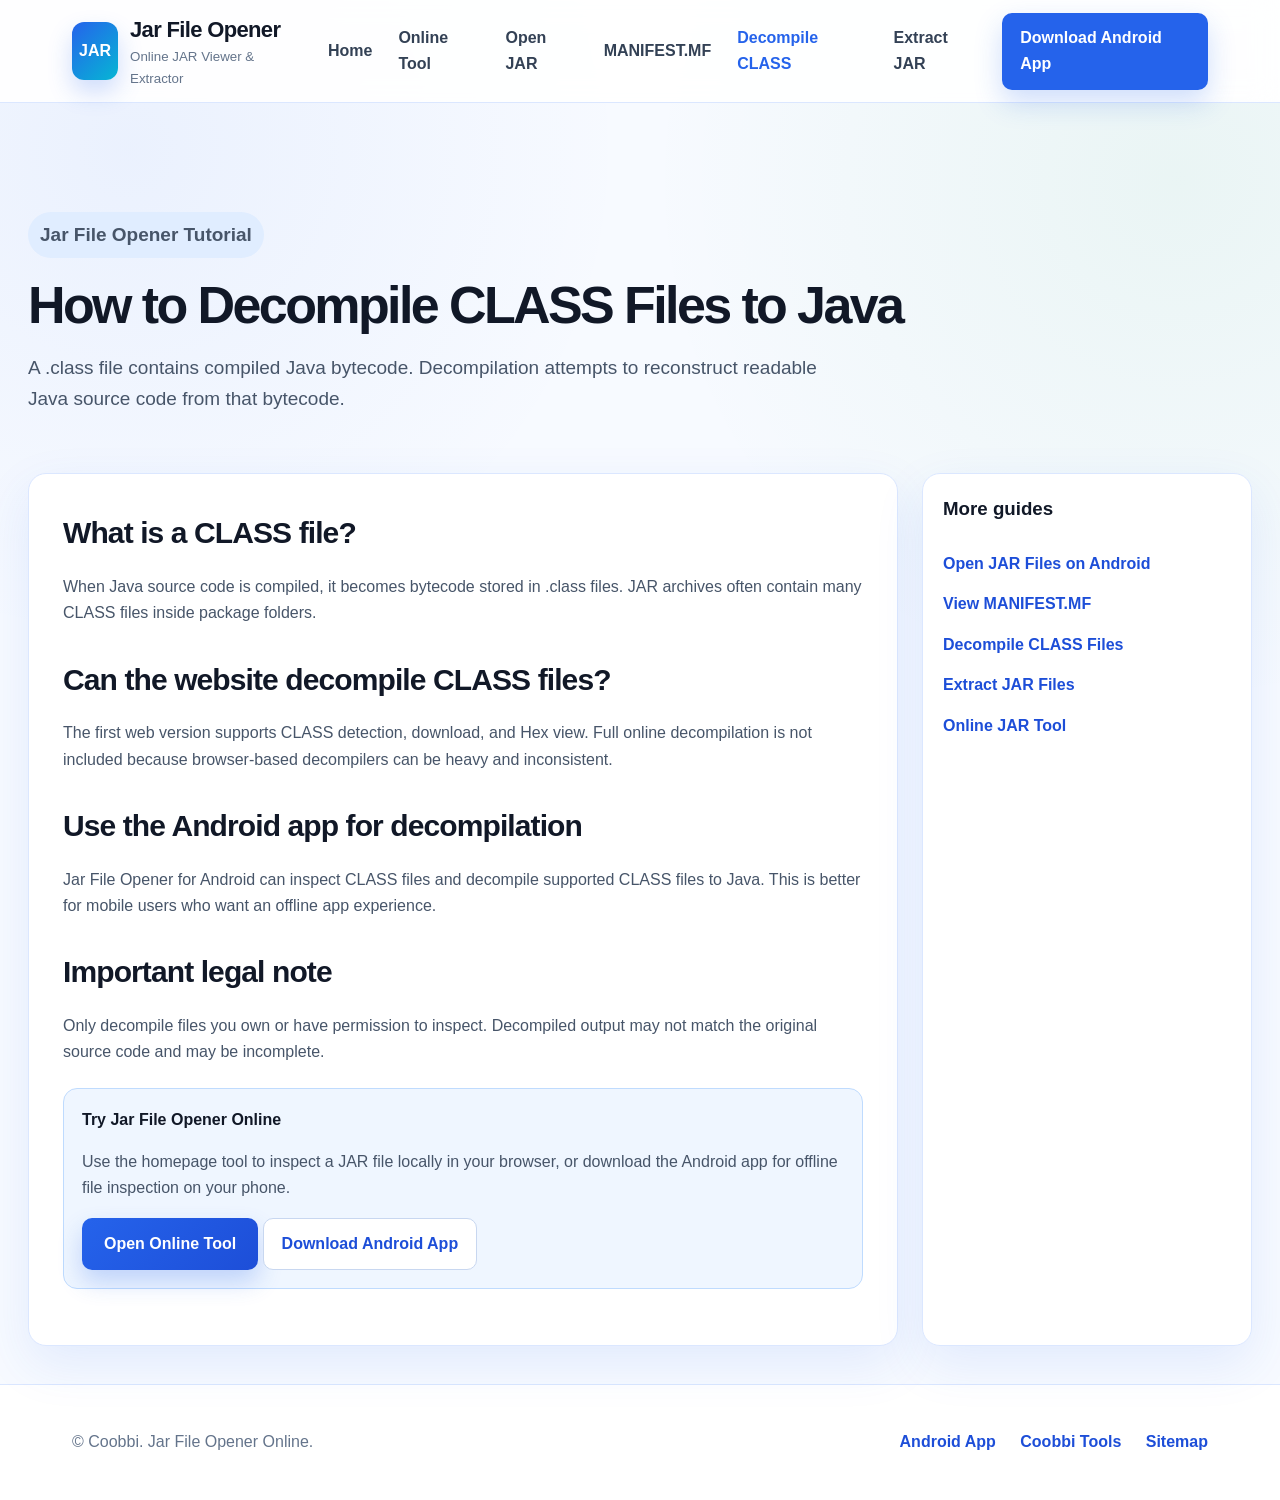
==== decompile-class-files/index.html @ 4c9a8cad "Create index.html" ====
<!doctype html>
<html lang="en">
<head>
  <meta charset="utf-8" />
  <meta name="viewport" content="width=device-width,initial-scale=1" />
  <title>How to Decompile CLASS Files to Java</title>
  <meta name="description" content="Learn how Java CLASS file decompilation works and how Jar File Opener for Android can help inspect CLASS files." />
  <link rel="canonical" href="https://jarfileopener.com/decompile-class-files/" />
  <link rel="stylesheet" href="../assets/style.css" />
  <link rel="icon" href="../assets/favicon.svg" type="image/svg+xml" />
</head>
<body>
<header class="topbar">
  <a class="brand" href="../index.html">
    <span class="brand-icon">JAR</span>
    <span>
      <strong>Jar File Opener</strong>
      <small>Online JAR Viewer & Extractor</small>
    </span>
  </a>
  <nav class="nav"><a class="" href="../index.html">Home</a>
<a class="" href="../index.html#tool">Online Tool</a>
<a class="" href="../open-jar-files-on-android/index.html">Open JAR</a>
<a class="" href="../view-manifest-mf/index.html">MANIFEST.MF</a>
<a class="active" href="../decompile-class-files/index.html">Decompile CLASS</a>
<a class="" href="../extract-jar-files/index.html">Extract JAR</a></nav>
  <a class="download-small" href="https://play.google.com/store/apps/details?id=com.coobbi.jarfileopener">Download Android App</a>
</header>
<main>
  <section class="page-hero">
    <p class="eyebrow">Jar File Opener Tutorial</p>
    <h1>How to Decompile CLASS Files to Java</h1>
    <p>A .class file contains compiled Java bytecode. Decompilation attempts to reconstruct readable Java source code from that bytecode.</p>
  </section>

  <section class="article-layout">
    <article class="article content-card">
      <h2>What is a CLASS file?</h2><p>When Java source code is compiled, it becomes bytecode stored in .class files. JAR archives often contain many CLASS files inside package folders.</p>
<h2>Can the website decompile CLASS files?</h2><p>The first web version supports CLASS detection, download, and Hex view. Full online decompilation is not included because browser-based decompilers can be heavy and inconsistent.</p>
<h2>Use the Android app for decompilation</h2><p>Jar File Opener for Android can inspect CLASS files and decompile supported CLASS files to Java. This is better for mobile users who want an offline app experience.</p>
<h2>Important legal note</h2><p>Only decompile files you own or have permission to inspect. Decompiled output may not match the original source code and may be incomplete.</p>

      <div class="callout">
        <strong>Try Jar File Opener Online</strong>
        <p>Use the homepage tool to inspect a JAR file locally in your browser, or download the Android app for offline file inspection on your phone.</p>
        <a class="primary-btn" href="../index.html">Open Online Tool</a>
        <a class="secondary-btn" href="https://play.google.com/store/apps/details?id=com.coobbi.jarfileopener">Download Android App</a>
      </div>
    </article>

    <aside class="toc">
      <h3>More guides</h3>
      <a href="../open-jar-files-on-android/index.html">Open JAR Files on Android</a>
      <a href="../view-manifest-mf/index.html">View MANIFEST.MF</a>
      <a href="../decompile-class-files/index.html">Decompile CLASS Files</a>
      <a href="../extract-jar-files/index.html">Extract JAR Files</a>
      <a href="../index.html">Online JAR Tool</a>
    </aside>
  </section>
</main>
<footer class="footer">
  <p>© Coobbi. Jar File Opener Online.</p>
  <p>
    <a href="https://play.google.com/store/apps/details?id=com.coobbi.jarfileopener">Android App</a>
    <a href="https://coobbi.com">Coobbi Tools</a>
    <a href="../sitemap.xml">Sitemap</a>
  </p>
</footer>

</body>
</html>
---- assets/style.css ----
:root{
  --bg:#f7faff;
  --surface:#ffffff;
  --surface2:#f9fbff;
  --soft:#eef5ff;
  --line:#dbe7ff;
  --text:#111827;
  --muted:#64748b;
  --blue:#2563eb;
  --blue2:#1d4ed8;
  --green:#16a34a;
  --orange:#f97316;
  --purple:#7c3aed;
  --warning:#fff7ed;
  --shadow:0 18px 50px rgba(37,99,235,.10);
}
*{box-sizing:border-box}
html{scroll-behavior:smooth}
body{
  margin:0;
  font-family:Inter,Arial,Helvetica,sans-serif;
  color:var(--text);
  background:
    radial-gradient(circle at 10% 10%, rgba(37,99,235,.06), transparent 28%),
    radial-gradient(circle at 92% 12%, rgba(22,163,74,.06), transparent 30%),
    var(--bg);
  line-height:1.65;
}
a{color:var(--blue2)}
.topbar{
  min-height:78px;
  padding:12px 72px;
  background:rgba(255,255,255,.9);
  backdrop-filter:blur(14px);
  border-bottom:1px solid var(--line);
  display:flex;
  align-items:center;
  justify-content:space-between;
  gap:24px;
  position:sticky;
  top:0;
  z-index:20;
}
.brand{
  display:flex;
  align-items:center;
  gap:12px;
  text-decoration:none;
  color:var(--text);
}
.brand-icon{
  width:48px;
  height:58px;
  border-radius:12px;
  background:linear-gradient(135deg,#2563eb,#06b6d4);
  display:grid;
  place-items:center;
  color:#fff;
  font-weight:900;
  box-shadow:0 12px 25px rgba(37,99,235,.22);
}
.brand strong{display:block;font-size:22px;letter-spacing:-.03em}
.brand small{display:block;color:var(--muted);margin-top:-2px}
.nav{display:flex;gap:26px;align-items:center}
.nav a{text-decoration:none;color:#334155;font-weight:800}
.nav a:hover,.nav a.active{color:var(--blue)}
.download-small{
  text-decoration:none;
  background:var(--blue);
  color:#fff;
  padding:12px 18px;
  border-radius:10px;
  font-weight:900;
  box-shadow:0 12px 28px rgba(37,99,235,.22);
}
main{max-width:1560px;margin:0 auto;padding:34px 28px 0}
.hero{
  display:grid;
  grid-template-columns:1.05fr 1.18fr .95fr;
  gap:36px;
  align-items:center;
  padding:18px 0 28px;
}
.eyebrow{
  display:inline-block;
  padding:7px 12px;
  border-radius:999px;
  background:#e0edff;
  color:var(--blue2);
  font-weight:900;
}
.hero h1{
  margin:16px 0 18px;
  font-size:48px;
  line-height:1.1;
  letter-spacing:-.05em;
}
.hero h1 span{color:var(--blue)}
.lead{font-size:18px;color:#475569;max-width:520px}
.trust{display:flex;flex-wrap:wrap;gap:14px;margin-top:28px}
.trust span{font-weight:800;color:#0f5132;background:#ecfdf5;border:1px solid #bbf7d0;border-radius:999px;padding:7px 10px}
.upload-panel,.android-card,.info-card,.browser-card,.preview-card,.feature-grid article,.notice,.faq,.content-card,.toc,.tutorial-card{
  background:var(--surface);
  border:1px solid var(--line);
  border-radius:18px;
  box-shadow:var(--shadow);
}
.drop-zone{
  min-height:284px;
  border:2px dashed #c8d7f0;
  border-radius:18px;
  display:flex;
  align-items:center;
  justify-content:center;
  flex-direction:column;
  padding:30px;
  text-align:center;
  transition:.2s ease;
}
.drop-zone.dragover{background:#edf6ff;border-color:var(--blue)}
.jar-badge{
  width:68px;height:82px;border-radius:14px;
  background:linear-gradient(135deg,#2563eb,#1d4ed8);
  color:#fff;font-weight:900;display:grid;place-items:center;
  box-shadow:0 14px 30px rgba(37,99,235,.25);
}
.drop-zone h2{margin:18px 0 0}
.drop-zone p{margin:6px 0;color:var(--muted)}
.drop-zone small{color:var(--muted);margin-top:14px}
.primary-btn{
  cursor:pointer;
  display:inline-block;
  border:none;
  background:linear-gradient(135deg,#2563eb,#1d4ed8);
  color:white;
  padding:13px 22px;
  border-radius:10px;
  font-weight:900;
  text-decoration:none;
  box-shadow:0 12px 25px rgba(37,99,235,.24);
}
.secondary-btn{
  display:inline-block;
  text-decoration:none;
  color:var(--blue2);
  background:#fff;
  border:1px solid #c8d7f0;
  border-radius:10px;
  padding:12px 18px;
  font-weight:900;
}
.primary-btn.full{display:block;text-align:center;margin-top:18px}
.android-card{padding:24px}
.android-head{display:flex;justify-content:space-between;gap:18px;align-items:flex-start}
.android-card h2{margin:0;color:var(--blue2)}
.android-icon{font-size:34px}
.android-card ul{padding-left:18px;color:#334155}
.workspace{
  display:grid;
  grid-template-columns:280px minmax(380px,1fr) minmax(420px,1fr);
  gap:0;
  margin:22px 0 18px;
}
.hidden{display:none!important}
.info-card,.browser-card,.preview-card{border-radius:0;box-shadow:none}
.info-card{border-radius:18px 0 0 18px;padding:20px}
.preview-card{border-radius:0 18px 18px 0}
.info-card h2,.browser-card h2{font-size:18px;margin:0 0 14px}
.info-card dl{display:grid;grid-template-columns:1fr 1.1fr;gap:8px 12px;font-size:14px}
.info-card dt{color:#475569}
.info-card dd{margin:0;font-weight:700;overflow-wrap:anywhere}
.info-card h3{font-size:16px;margin-top:24px}
.outline-btn{
  width:100%;
  background:#fff;
  border:1px solid #c8d7f0;
  border-radius:9px;
  padding:12px;
  margin:6px 0;
  font-weight:800;
  cursor:pointer;
}
.outline-btn:hover{background:var(--soft)}
.panel-head{padding:18px 20px 10px;border-bottom:1px solid var(--line)}
.search{width:100%;padding:12px 14px;border:1px solid var(--line);border-radius:9px;font-size:14px}
.file-tree{height:360px;overflow:auto;padding:10px 18px}
.file-row{display:flex;align-items:center;gap:8px;padding:8px 9px;border-radius:8px;cursor:pointer;font-size:14px}
.file-row:hover{background:var(--soft)}
.file-row.active{background:#e5f0ff;color:var(--blue2);font-weight:800}
.file-icon{width:18px;text-align:center}
.file-path{overflow:hidden;text-overflow:ellipsis;white-space:nowrap}
.selected-status{padding:0 20px 14px;color:#475569;font-size:14px}
.tabs{display:flex;padding:10px 12px 0;border-bottom:1px solid var(--line)}
.tab{border:none;background:#fff;padding:12px 18px;font-weight:800;cursor:pointer;border-radius:10px 10px 0 0}
.tab.active{background:var(--soft);color:var(--blue2)}
.preview-pane{height:440px;overflow:auto;padding:20px}
.preview-pane pre{white-space:pre-wrap;word-break:break-word;font-family:Consolas,Menlo,monospace;font-size:13px}
.file-actions{display:flex;gap:10px;flex-wrap:wrap;margin:16px 0}
.warning-box{margin-top:16px;padding:14px;border-radius:12px;border:1px solid #facc15;background:#fffbeb}
.feature-grid{display:grid;grid-template-columns:repeat(4,1fr);gap:18px;margin:30px 0}
.feature-grid article{padding:22px}
.feature-icon{width:58px;height:58px;border-radius:50%;display:grid;place-items:center;background:var(--soft);font-size:28px;margin-bottom:12px}
.feature-grid h3{margin:0 0 6px}
.feature-grid p{margin:0;color:#475569}
.notice{margin:22px 0;padding:22px;background:var(--warning);border-color:#fed7aa}
.notice h2{margin-top:0}
.faq{padding:24px;margin-bottom:34px}
.faq h2{margin-top:0}
details{border-top:1px solid var(--line);padding:14px 0}
summary{font-weight:900;cursor:pointer}
.seo-section{display:grid;grid-template-columns:minmax(0,1fr) 330px;gap:24px;margin:28px 0}
.content-card{padding:30px}
.content-card h2{font-size:30px;letter-spacing:-.03em;margin:0 0 14px}
.content-card h3{margin-top:26px;color:#0f172a}
.content-card p,.content-card li{color:#475569}
.toc{padding:20px;position:sticky;top:98px}
.toc h3{margin-top:0}
.toc a{display:block;text-decoration:none;font-weight:800;padding:7px 0}
.tutorial-grid{display:grid;grid-template-columns:repeat(4,1fr);gap:18px;margin:24px 0}
.tutorial-card{padding:20px;text-decoration:none;color:var(--text)}
.tutorial-card strong{display:block;color:var(--blue2);font-size:18px;margin-bottom:6px}
.tutorial-card span{color:#475569}
.page-hero{
  padding:56px 0 20px;
}
.page-hero h1{
  font-size:52px;
  line-height:1.08;
  letter-spacing:-.05em;
  margin:0 0 12px;
}
.page-hero p{font-size:19px;color:#475569;max-width:820px}
.article-layout{display:grid;grid-template-columns:minmax(0,1fr) 330px;gap:24px;margin:20px 0 38px}
.article{padding:34px}
.article h2{font-size:30px;margin-top:28px}
.article h2:first-child{margin-top:0}
.article p,.article li{color:#475569}
.callout{
  background:#eff6ff;
  border:1px solid #bfdbfe;
  border-radius:14px;
  padding:18px;
  margin:22px 0;
}
.footer{
  border-top:1px solid var(--line);
  padding:28px 72px;
  display:flex;
  justify-content:space-between;
  gap:20px;
  background:white;
  color:var(--muted);
}
.footer a{margin-left:20px;text-decoration:none;font-weight:800}
@media(max-width:1100px){
  .topbar{padding:12px 18px}.nav{display:none}
  .hero,.seo-section,.article-layout{grid-template-columns:1fr}
  .workspace{grid-template-columns:1fr}
  .info-card,.browser-card,.preview-card{border-radius:18px;margin-bottom:16px;box-shadow:var(--shadow)}
  .feature-grid,.tutorial-grid{grid-template-columns:1fr 1fr}
  .toc{position:static}
}
@media(max-width:640px){
  main{padding:22px 14px}.hero h1,.page-hero h1{font-size:38px}
  .topbar{height:auto;padding:12px 14px;align-items:flex-start;flex-direction:column}
  .download-small{width:100%;text-align:center}
  .feature-grid,.tutorial-grid{grid-template-columns:1fr}
  .footer{padding:24px 18px;display:block}
  .footer a{margin-left:0;margin-right:14px}
}
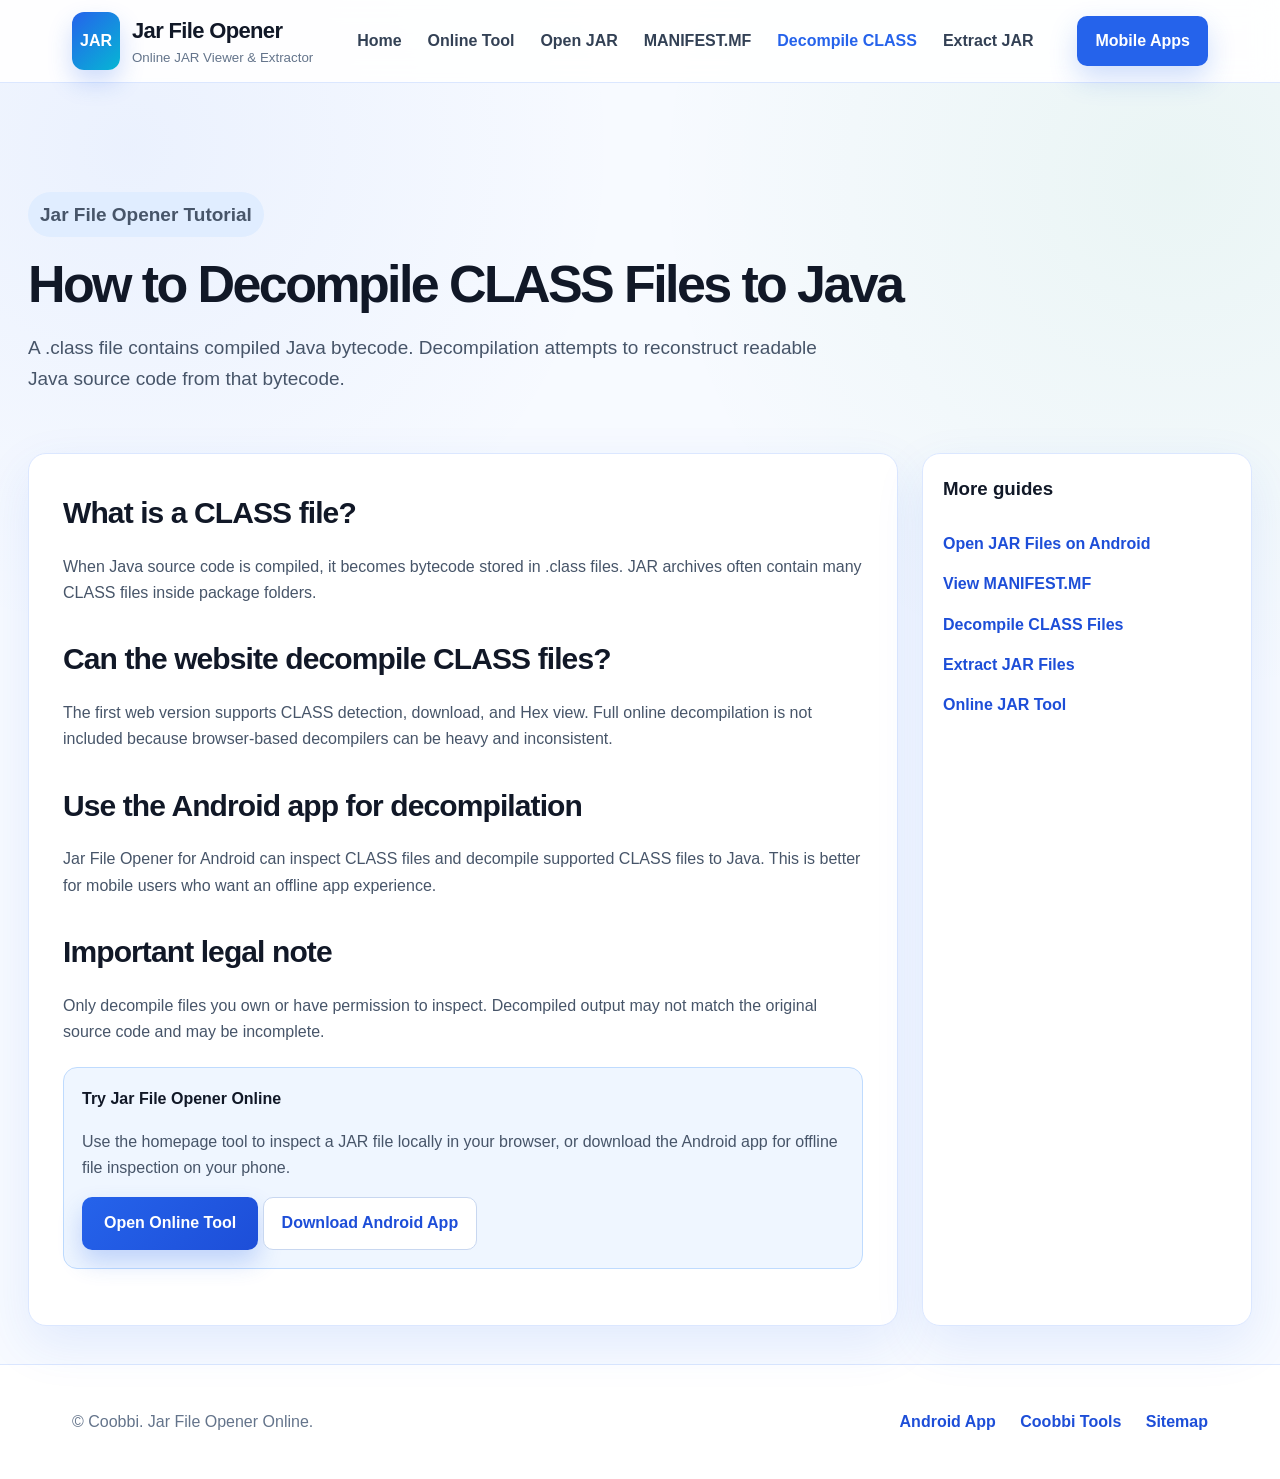
==== commit 5ab4544f: "no message" ====
--- a/decompile-class-files/index.html
+++ b/decompile-class-files/index.html
@@ -24,7 +24,7 @@
 <a class="" href="../view-manifest-mf/index.html">MANIFEST.MF</a>
 <a class="active" href="../decompile-class-files/index.html">Decompile CLASS</a>
 <a class="" href="../extract-jar-files/index.html">Extract JAR</a></nav>
-  <a class="download-small" href="https://play.google.com/store/apps/details?id=com.coobbi.jarfileopener">Download Android App</a>
+  <a class="download-small" href="../index.html#mobile-apps">Mobile Apps</a>
 </header>
 <main>
   <section class="page-hero">
--- a/assets/style.css
+++ b/assets/style.css
@@ -100,7 +100,7 @@
 .lead{font-size:18px;color:#475569;max-width:520px}
 .trust{display:flex;flex-wrap:wrap;gap:14px;margin-top:28px}
 .trust span{font-weight:800;color:#0f5132;background:#ecfdf5;border:1px solid #bbf7d0;border-radius:999px;padding:7px 10px}
-.upload-panel,.android-card,.info-card,.browser-card,.preview-card,.feature-grid article,.notice,.faq,.content-card,.toc,.tutorial-card{
+.upload-panel,.mobile-app-card,.info-card,.browser-card,.preview-card,.feature-grid article,.notice,.faq,.content-card,.toc,.tutorial-card{
   background:var(--surface);
   border:1px solid var(--line);
   border-radius:18px;
@@ -151,11 +151,17 @@
   font-weight:900;
 }
 .primary-btn.full{display:block;text-align:center;margin-top:18px}
-.android-card{padding:24px}
-.android-head{display:flex;justify-content:space-between;gap:18px;align-items:flex-start}
-.android-card h2{margin:0;color:var(--blue2)}
-.android-icon{font-size:34px}
-.android-card ul{padding-left:18px;color:#334155}
+.mobile-app-card{padding:24px}
+#mobile-apps{scroll-margin-top:100px}
+.mobile-app-head{display:flex;justify-content:space-between;gap:18px;align-items:flex-start}
+.mobile-app-card h2{margin:0;color:var(--blue2)}
+.mobile-app-icon{font-size:34px}
+.mobile-platform h3{margin:3px 0 6px;font-size:18px}
+.mobile-platform p:not(.platform-label){margin:0;color:#475569}
+.platform-label{margin:20px 0 2px;color:var(--blue2);font-size:12px;font-weight:900;letter-spacing:.08em;text-transform:uppercase}
+.mobile-platform:first-of-type .platform-label{margin-top:18px}
+.mobile-divider{border:0;border-top:1px solid var(--line);margin:22px 0 0}
+.secondary-btn.full{display:block;text-align:center;margin-top:18px}
 .workspace{
   display:grid;
   grid-template-columns:280px minmax(380px,1fr) minmax(420px,1fr);
